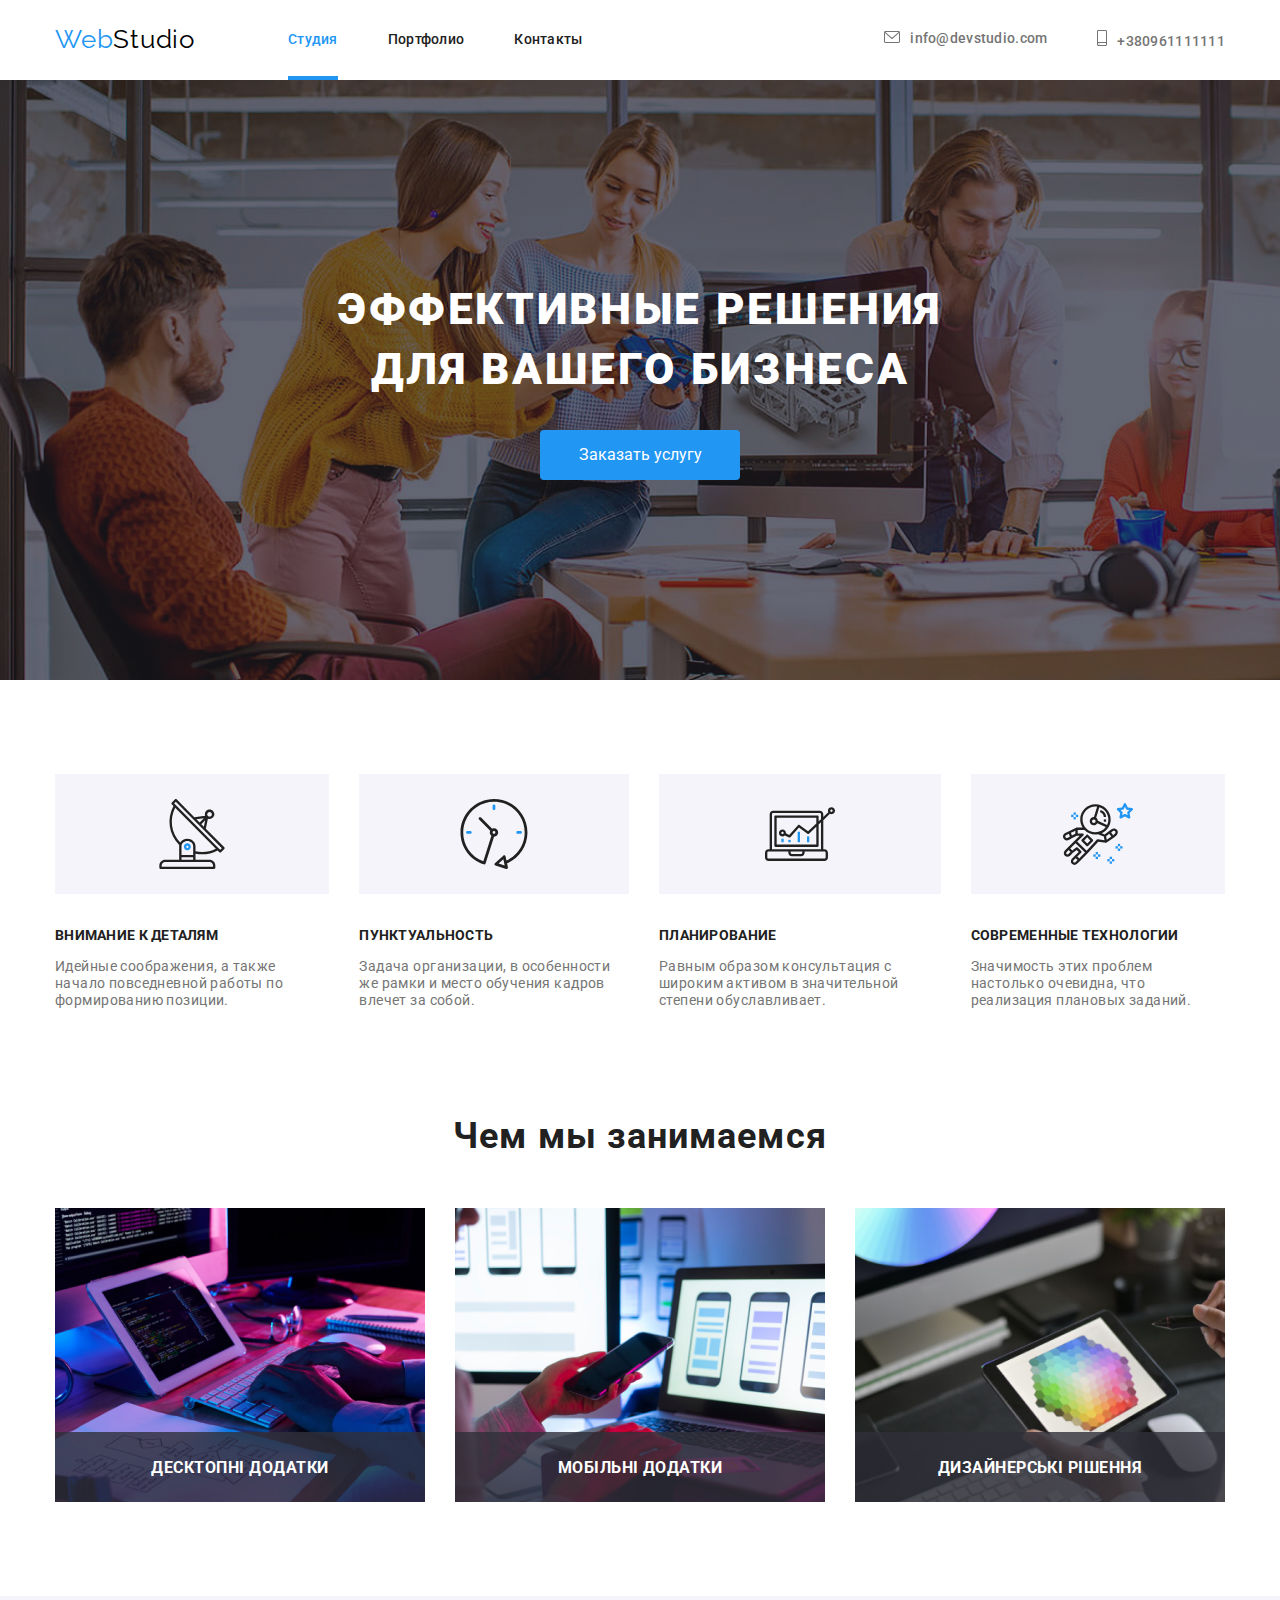
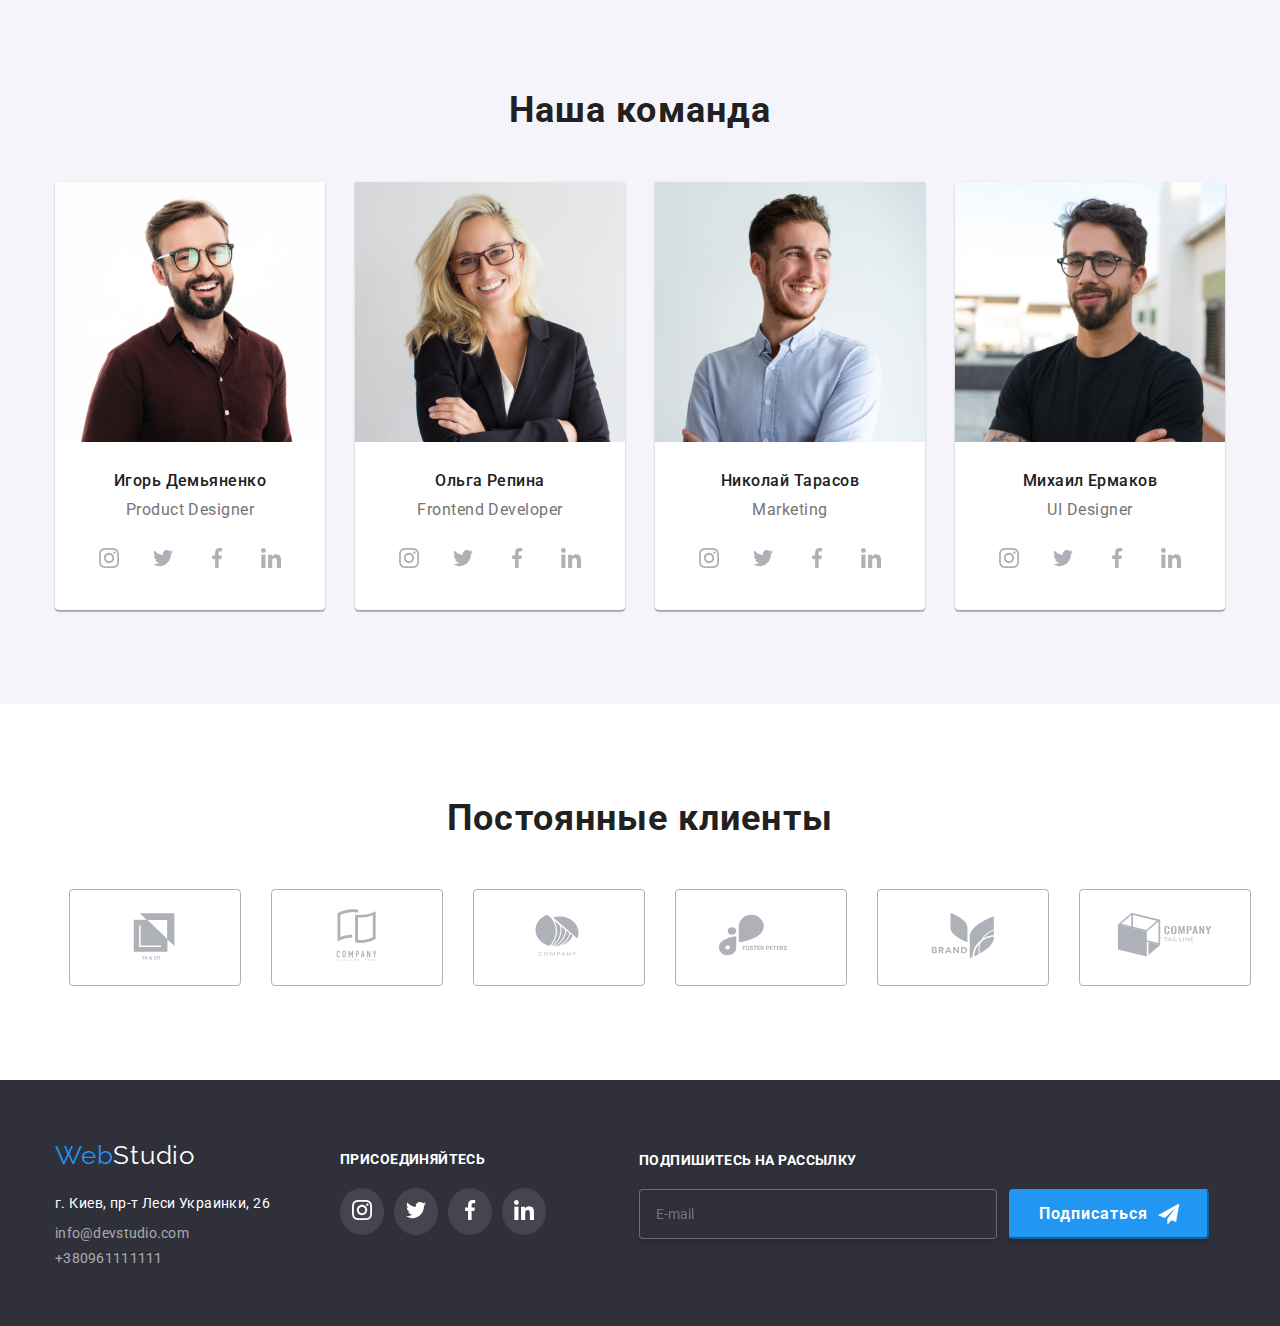
==== index.html @ 58f903c3 "dz7" ====
<!DOCTYPE html>
<html lang="ru">

<head>
    <meta charset="UTF-8">
    <meta http-equiv="X-UA-Compatible" content="IE=edge">
    <meta name="viewport" content="width=device-width, initial-scale=1.0">
    <title>DOMASHKA</title>
    <link rel="preconnect" href="https://fonts.gstatic.com" crossorigin>
    <link
        href="https://fonts.googleapis.com/css2?family=Roboto:wght@400;500;600;700;900&family=Raleway:wght@700&display=swap"
        rel="stylesheet">
    <link rel="stylesheet"
        href="https://cdnjs.cloudflare.com/ajax/libs/modern-normalize/1.1.0/modern-normalize.min.css" />
    <link rel="stylesheet" href="./css/styles.css">
</head>

<body>
    <header class="header">
        <div class="container nav-container">
            <nav class="nav">
                <a href="./index.html" class="logo link "><span class="accent">Web</span>Studio</a>
                <ul class="list site-nav">
                    <li class="item">
                        <div class="site-nav-thumb"><a href="./index.html"
                                class="nav-link link accent hover-attribute">Студия</a>
                        </div>
                    </li>
                    <li class="item">
                        <div><a href="./partfolio.html" class="nav-link link">Портфолио</a></div>
                    </li>
                    <li class="item"><a href="" class="nav-link link">Контакты</a></li>
                </ul>
            </nav>
            <ul class="list contacts">
                <li class="contact-item"><a href="mailto:info@devstudio.com" class="contact-link link" type="email">
                        <svg class="icon-email">
                            <use href="./images/icons2.svg#icon-envelope"></use>
                        </svg>info@devstudio.com</a></li>
                <li class="contact-item "><a href="tel:+380961111111" class="contact-link link"><svg class="icon-tel">
                            <use href="./images/icons2.svg#icon-smartphone"></use>
                        </svg>+380961111111</a></li>
            </ul>
        </div>
    </header>
    <main>
        <section class="hero section overlay">
            <div class="container ">
                <h1 class="hero-text">Эффективные решения для вашего бизнеса</h1>
                <button type="button" class="hero-btn" data-modal-open>Заказать услугу</button>
            </div>
        </section>
        <section class="future section">
            <div class="container">
                <h2 class="visually-hidden">Особливості</h2>
                <ul class="list future-list">
                    <li class="future-item">
                        <h3 class="future-title-text">Внимание к деталям</h3>
                        <p class="future-low-text">Идейные соображения, а также начало повседневной работы по
                            формированию позиции.</p>
                    </li>
                    <li class="future-item">
                        <h3 class="future-title-text">Пунктуальность</h3>
                        <p class="future-low-text">Задача организации, в особенности же рамки и место обучения кадров
                            влечет за собой.</p>
                    </li>
                    <li class="future-item">
                        <h3 class="future-title-text">Планирование</h3>
                        <p class="future-low-text">Равным образом консультация с широким активом в значительной степени
                            обуславливает.</p>
                    </li>
                    <li class="future-item">
                        <h3 class="future-title-text">Современные технологии</h3>
                        <p class="future-low-text">Значимость этих проблем настолько очевидна, что реализация плановых
                            заданий.</p>
                    </li>
                </ul>
            </div>
        </section>
        <section class="section work">
            <div class="container">
                <h2 class="section-tittle work-tittle">Чем мы занимаемся</h2>
                <ul class="list work-list">
                    <li class="work-item">
                        <div class="work-item-box">
                            <img src="./images/img.jpg" alt="kartinka1" width="370" height="294">
                            <h3 class="work-item-text">Десктопні додатки</h3>
                        </div>
                    </li>
                    <li class="work-item">
                        <div class="work-item-box">
                            <img src="./images/img-1.jpg" alt="kartinka2" width="370" height="294">
                            <h3 class="work-item-text">Мобільні додатки</h3>
                        </div>
                    </li>
                    <li class="work-item">
                        <div class="work-item-box">
                            <img src="./images/img-2.jpg" alt="kartinka3" width="370" height="294">
                            <h3 class="work-item-text">Дизайнерські рішення</h3>
                        </div>
                    </li>
                </ul>
            </div>
        </section>
        <section class="team section">
            <div class="container">
                <h2 class="section-tittle team-tittle">Наша команда</h2>
                <ul class="list team-list">
                    <li class="team-item">
                        <img class="img-team" src="./images/p.jpg" alt="chelovek1" width="270" height="260">
                        <div class="img-team-text">
                            <h3 class="team-text">Игорь Демьяненко </h3>
                            <p class="team-low-text">Product Designer</p>
                            <ul class="link-team-box">
                                <li class="link-team-item"><a href="" class="link-team">
                                        <svg width="20" height="20" class="team-social-icon">
                                            <use href="./images/icons1.svg#icon-instagram"></use>
                                        </svg>
                                    </a>
                                </li>
                                <li class="link-team-item"><a href="" class="link-team">
                                        <svg width="20" height="20" class="team-social-icon">
                                            <use href="./images/icons1.svg#icon-twitter"></use>
                                        </svg>
                                    </a>
                                </li>
                                <li class="link-team-item"><a href="" class="link-team">
                                        <svg width="20" height="20" class="team-social-icon">
                                            <use href="./images/icons1.svg#icon-facebook"></use>
                                        </svg>
                                    </a>
                                </li>
                                <li class="link-team-item"><a href="" class="link-team">
                                        <svg width="20" height="20" class="team-social-icon">
                                            <use href="./images/icons1.svg#icon-linkedin"></use>
                                        </svg>
                                    </a>
                                </li>
                            </ul>
                        </div>
                    </li>
                    <li class="team-item">
                        <img class="img-team" src="./images/p2.jpg" alt="chelovek2" width="270" height="260">
                        <div class="img-team-text">
                            <h3 class="team-text">Ольга Репина </h3>
                            <p class="team-low-text">Frontend Developer</p>
                            <ul class="link-team-box">
                                <li class="link-team-item"><a href="" class="link-team">
                                        <svg width="20" height="20" class="team-social-icon">
                                            <use href="./images/icons1.svg#icon-instagram"></use>
                                        </svg>
                                    </a>
                                </li>
                                <li class="link-team-item"><a href="" class="link-team">
                                        <svg width="20" height="20" class="team-social-icon">
                                            <use href="./images/icons1.svg#icon-twitter"></use>
                                        </svg>
                                    </a>
                                </li>
                                <li class="link-team-item"><a href="" class="link-team">
                                        <svg width="20" height="20" class="team-social-icon">
                                            <use href="./images/icons1.svg#icon-facebook"></use>
                                        </svg>
                                    </a>
                                </li>
                                <li class="link-team-item"><a href="" class="link-team">
                                        <svg width="20" height="20" class="team-social-icon">
                                            <use href="./images/icons1.svg#icon-linkedin"></use>
                                        </svg>
                                    </a>
                                </li>
                            </ul>
                        </div>
                    </li>
                    <li class="team-item">
                        <img class="img-team" src="./images/p3.jpg" alt="chelovek3" width="270" height="260">
                        <div class="img-team-text">
                            <h3 class="team-text">Николай Тарасов</h3>
                            <p class="team-low-text">Marketing</p>
                            <ul class="link-team-box">
                                <li class="link-team-item"><a href="" class="link-team">
                                        <svg width="20" height="20" class="team-social-icon">
                                            <use href="./images/icons1.svg#icon-instagram"></use>
                                        </svg>
                                    </a>
                                </li>
                                <li class="link-team-item"><a href="" class="link-team">
                                        <svg width="20" height="20" class="team-social-icon">
                                            <use href="./images/icons1.svg#icon-twitter"></use>
                                        </svg>
                                    </a>
                                </li>
                                <li class="link-team-item"><a href="" class="link-team">
                                        <svg width="20" height="20" class="team-social-icon">
                                            <use href="./images/icons1.svg#icon-facebook"></use>
                                        </svg>
                                    </a>
                                </li>
                                <li class="link-team-item"><a href="" class="link-team">
                                        <svg width="20" height="20" class="team-social-icon">
                                            <use href="./images/icons1.svg#icon-linkedin"></use>
                                        </svg>
                                    </a>
                                </li>
                            </ul>
                        </div>
                    </li>
                    <li class="team-item">
                        <img class="img-team" src="./images/p4.jpg" alt="chelovek4" width="270" height="260">
                        <div class="img-team-text">
                            <h3 class="team-text"> Михаил Ермаков </h3>
                            <p class="team-low-text">UI Designer</p>
                            <ul class="link-team-box">
                                <li class="link-team-item"><a href="" class="link-team">
                                        <svg width="20" height="20" class="team-social-icon">
                                            <use href="./images/icons1.svg#icon-instagram"></use>
                                        </svg>
                                    </a>
                                </li>
                                <li class="link-team-item"><a href="" class="link-team">
                                        <svg width="20" height="20" class="team-social-icon">
                                            <use href="./images/icons1.svg#icon-twitter"></use>
                                        </svg>
                                    </a>
                                </li>
                                <li class="link-team-item"><a href="" class="link-team">
                                        <svg width="20" height="20" class="team-social-icon">
                                            <use href="./images/icons1.svg#icon-facebook"></use>
                                        </svg>
                                    </a>
                                </li>
                                <li class="link-team-item"><a href="" class="link-team">
                                        <svg width="20" height="20" class="team-social-icon">
                                            <use href="./images/icons1.svg#icon-linkedin"></use>
                                        </svg>
                                    </a>
                                </li>
                            </ul>

                        </div>
                    </li>
                </ul>
            </div>
        </section>
        <section class="section">
            <div class="container">
                <h2 class="section-tittle">Постоянные клиенты</h2>
                <ul class="client">
                    <li class="client-box">
                        <a href="" class="client-link">
                            <svg width="106" height="60" class="client-icon">
                                <use href="./images/icons1.svg#iconLogo1"></use>
                            </svg>
                        </a>
                    </li>
                    <li class="client-box">
                        <a href="" class="client-link">
                            <svg width="106" height="60" class="client-icon">
                                <use href="./images/icons1.svg#iconLogo2"></use>
                            </svg>

                        </a>
                    </li>
                    <li class="client-box">
                        <a href="" class="client-link">
                            <svg width="106" height="60" class="client-icon">
                                <use href="./images/icons1.svg#icon-Logo-3"></use>
                            </svg>
                        </a>
                    </li>
                    <li class="client-box">
                        <a href="" class="client-link">
                            <svg width="106" height="60" class="client-icon">
                                <use href="./images/icons1.svg#icon-Logo-4"></use>
                            </svg>
                        </a>
                    </li>
                    <li class="client-box">
                        <a href="" class="client-link">
                            <svg width="106" height="60" class="client-icon">
                                <use href="./images/icons1.svg#icon-Logo-5"></use>
                            </svg>
                        </a>
                    </li>
                    <li class="client-box" class="client-link">
                        <a href="" class="client-link">
                            <svg width="106" height="60" class="client-icon">
                                <use href="./images/icons1.svg#icon-Logo-6"></use>
                            </svg>

                        </a>
                    </li>
                </ul>
            </div>
        </section>
    </main>
    <footer class="footer">
        <div class="container div-footer">
            <div>
                <a href="./index.html" class="footer-logo link"><span class="accent">Web</span>Studio</a>
                <address class="address">
                    г. Киев, пр-т Леси Украинки, 26
                </address>
                <ul class="list footer-list">
                    <li class="footer-item"><a href="mailto:info@devstudio.com" class="contact-link-bottom link"
                            type="email">info@devstudio.com</a></li>
                    <li class="footer-item"><a href="tel:+380961111111"
                            class="contact-link-bottom link">+380961111111</a>
                    </li>
                </ul>
            </div>
            <div class="social">
                <h2 class="social-tittle">ПРИСОЕДИНЯЙТЕСЬ</h2>
                <ul class="social-list">
                    <li class="social-item"><a href="" class="social-link">
                            <svg width="20" height="20" class="social-icon">
                                <use href="./images/icons1.svg#icon-instagram"></use>
                            </svg>
                        </a>
                    </li>
                    <li class="social-item"><a href="" class="social-link">
                            <svg width="20" height="20" class="social-icon">
                                <use href="./images/icons1.svg#icon-twitter"></use>
                            </svg>
                        </a>
                    </li>
                    <li class="social-item"><a href="" class="social-link">
                            <svg width="20" height="20" class="social-icon">
                                <use href="./images/icons1.svg#icon-facebook"></use>
                            </svg>
                        </a>
                    </li>
                    <li class="social-item"><a href="" class="social-link">
                            <svg width="20" height="20" class="social-icon">
                                <use href="./images/icons1.svg#icon-linkedin"></use>
                            </svg>
                        </a>
                    </li>
                </ul>
            </div>
            <div class="footer-form-container">
                <h2 class="footer-form-tittle">Подпишитесь на рассылку</h2>
                <form class="footer-form">
                    <label>
                        <input type="email" class="footer-form-input" placeholder="E-mail">
                    </label>
                    <button class="footer-form-btn" type="submit">Подписаться <svg class="footer-form-svg">
                            <use href="./images/symbol-tg.svg#icon-tg">
                            </use>
                        </svg></button>

                </form>
            </div>
        </div>
    </footer>
    <div class="backdrop is-hidden" data-modal>
        <div class="modal">
            <button class="modal-btn" type="button" data-modal-close>
                <svg class="modal-btn-icon">
                    <use href="./images/symbol-close.svg#icon-close-black-18dp-2-1"></use>
                </svg>
            </button>
            <div class="modal-form-container">
                <h2 class="modal-form-tittle">Залиште свої дані, ми вам передзвонимо</h2>
                <form class="contact-form" name="contact-form" autocomplete="on" novalidate>
                    <div class="contact-form-group">
                        <label class="contact-form-feeld" for="name">
                            <span class="contact-form-label">Ім'я</span>
                            <input class="contact-form-input name-icon" type="text" id="name" required>
                            <span class="icon-contact-form">
                                <svg width="20" height="20" class="icon-contact-form-svg">
                                    <use href="./images/symbol-modal.svg#icon-person-1"></use>
                                </svg>
                            </span>
                        </label>
                        <label class="contact-form-feeld" for="tel_form">
                            <span class="contact-form-label">Телефон</span>
                            <input class="contact-form-input" type="tel" id="tel_form" required>
                            <span class="icon-contact-form">
                                <svg width="20" height="20" class="icon-contact-form-svg">
                                    <use href="./images/symbol-modal.svg#icon-phone-2"></use>
                                </svg>
                            </span>

                        </label>
                        <label class="contact-form-feeld" for="email_form">
                            <span class="contact-form-label">Пошта</span>
                            <input class="contact-form-input email-icon" type="email" id="email_form" name="email"
                                required>
                            <span class="icon-contact-form">
                                <svg width="20" height="20" class="icon-contact-form-svg">
                                    <use class="icon-contact-form-use" href="./images/symbol-modal.svg#icon-email-3">
                                    </use>
                                </svg>
                            </span>
                        </label>
                        <label class="contact-form-message" for="Comment">
                            <span class="contact-form-label">Коментар</span>
                            <textarea class="contact-form-textarea" name="" id="Comment" cols="30" rows="10"
                                placeholder="Введіть текст"></textarea>
                        </label>
                        <label for="checkbox" class="contact-form-checkbox">
                            <input id="checkbox" type="checkbox" class="checkbox visually-hidden">
                            <span class="contact-form-custom">
                                <svg width="16" height="15" class="contact-form-custom-icon">
                                    <use href="./images/symbol-vector.svg#icon-Vector"></use>
                                </svg>
                            </span>
                            <span class="checkbox-text">Погоджуюся з розсилкою та приймаю <a class="checkbox-link"
                                    href="">Умови
                                    договору</a></span>
                        </label>
                    </div>
                    <button class="modal-btn-form" type="submit">Відправити</button>
                </form>
            </div>
        </div>

    </div>
    <script src="./js/modal.js"></script>
</body>

</html>
---- css/styles.css ----
html {
    box-sizing: border-box;
}

*,
*::after,
*::before {
    box-sizing: inherit;
}

:root {
    --primary-text-color: #212121;
    --tittle-text-color: #757575;
    --text-color: #000000;
    --accent-color: #2196F3;
    --white-color: #ffffff;
    --primary-white-color: #F5F4FA;
    --background-color: #2F303A;
    --contakt-color: rgba(255, 255, 255, 0.6);
}

body {
    font-family: 'Roboto';
    color: var(--primary-text-color);
    letter-spacing: 0.02em;
    font-size: 14px;
    background: var(--white-color);
    padding-top: 80px;
}

h1,
h2,
h3,
h4,
h5,
h6,
p {
    margin-top: 0;
}

img {
    display: block;
    max-width: 100%;
    height: auto;
}

.section {
    padding-top: 94px;
    padding-bottom: 94px;
}

.container {
    width: 1200px;
    margin-left: auto;
    margin-right: auto;
    padding-left: 15px;
    padding-right: 15px;
}

.link {
    text-decoration: none;
    color: inherit;
}

.list {
    list-style: none;
    padding-left: 0;
    margin: 0;
}

.current {
    color: var(--accent-color);
}

.header {
    padding-top: 24px;
    padding-bottom: 25px;

    position: fixed;
    width: 100%;
    max-height: 80px;
    background-color: var(--white-color);
    top: 0;
    left: 0;
    z-index: 100;
    /*height: 80px;
    background-color: var(--white-color);
    margin-left: auto;
    margin-right: auto;*/


}

.nav-container {
    display: block;
    display: flex;
    align-items: center;
}

.nav {
    display: block;
    display: flex;
    align-items: center;
}

.site-nav {
    display: flex;
}

.site-nav-thumb {
    position: relative;
}

.item {
    position: relative;
}

.site-nav .item:not(:last-child) {
    margin-right: 50px;
}

.logo {
    font-family: 'Raleway';
    font-size: 26px;
    line-height: 1.2;
    letter-spacing: 0.03em;
    color: var(--text-color);

    display: flex;
    margin-right: 93px;
}

.hover-attribute::before {
    position: absolute;
    left: 0;
    bottom: -32px;



    display: block;
    content: "";
    width: 100%;
    height: 4px;
    background-color: var(--accent-color);
}

.nav-link {
    font-weight: 500;
    line-height: 1.14;
    color: inherit;
}

.contacts {
    display: flex;
    margin-left: auto;
}

.contacts .contact-item+.contact-item {
    margin-left: 50px;
}

.contact-link {
    color: var(--tittle-text-color);
    font-weight: 500;
    line-height: 1.14;
}

.contact-link-bottom {
    color: var(--contakt-color);
}

.contact-link:hover,
.contact-link:focus,
.contact-link-bottom:hover,
.contact-link-bottom:focus {
    color: var(--accent-color)
}

.nav-link:hover,
.nav-link:active,
.nav-link:focus {
    color: var(--accent-color);
}

.icon-email {
    width: 23px;
    height: 12px;
    margin-right: 10px;
    fill: currentColor;
}

.icon-tel {
    width: 10px;
    height: 16px;
    margin-right: 10px;
    fill: currentColor;
}

.accent {
    color: var(--accent-color);
}

.hero {
    text-align: center;
    padding-top: 200px;
    padding-bottom: 200px;
}

.overlay {
    max-width: 1600px;
    height: 600px;
    margin-left: auto;
    margin-right: auto;
    background-image: linear-gradient(to right,
            rgba(47, 48, 58, 0.4),
            rgba(47, 48, 58, 0.4)),
        url(../images/hero-bakg.jpg);
}

.hero-text {
    margin-top: 0px;
    margin-bottom: 30px;
    font-weight: 900;
    font-size: 44px;
    line-height: 1.36;
    letter-spacing: 0.06em;
    text-transform: uppercase;
    color: var(--white-color);

    width: 696px;
    margin-left: auto;
    margin-right: auto;

}

.hero-btn {
    width: 200px;
    height: 50px;
    border-radius: 4px;
    background: var(--accent-color);
    font-family: 'Roboto';
    font-size: 16px;
    line-height: 1.87;
    color: var(--white-color);
    cursor: pointer;

    display: inline-block;
    border: none;
}

.partf-btn {
    font-family: inherit;
    border-radius: 4px;
    font-weight: 500;
    font-size: 16px;
    line-height: 1.62;
    text-align: center;
    letter-spacing: 0.03em;

    border: none;
    padding-top: 6px;
    padding-bottom: 6px;
    padding-left: 22px;
    padding-right: 22px;
}

.partf-btn:hover,
.partf-btn:focus {
    background: var(--accent-color);
    color: var(--white-color);
    cursor: pointer;

    box-shadow: 0px 3px 1px rgba(0, 0, 0, 0.1), 0px 1px 2px rgba(0, 0, 0, 0.08), 0px 2px 2px rgba(0, 0, 0, 0.12);
}

.partf-item-thumb {
    position: relative;
    overflow: hidden;
}

.partf-item-overlay {
    position: absolute;
    bottom: 0;
    left: 0;
    transform: translateY(100%);

    width: 100%;
    height: 100%;
    padding: 30px;
    margin: 0;

    font-family: 'Roboto';
    font-size: 18px;
    line-height: 1.55;
    letter-spacing: 0.03em;
    color: #FFFFFF;
    background-color: rgba(33, 150, 243, 0.9);

    transition: transform 250ms ease-in-out;
}


.btn-active {
    background: var(--accent-color);
    color: var(--white-color);
    cursor: pointer;
}

.future {
    padding-bottom: 0px;
}

.future-list {
    display: flex;
}

.future-item:nth-child(1)::before {
    content: "";
    display: block;
    height: 120px;
    background-image: url(../images/icons/antenna1.svg);
    background-repeat: no-repeat;
    background-position: center;
    background-color: #F5F4FA;
    margin-bottom: 30px;
}

.future-item:nth-child(2)::before {
    content: "";
    display: block;
    height: 120px;
    background-image: url(../images/icons/clock1.svg);
    background-repeat: no-repeat;
    background-position: center;
    background-color: #F5F4FA;
    margin-bottom: 30px;
}

.future-item:nth-child(3)::before {
    content: "";
    display: block;
    height: 120px;
    background-image: url(../images/icons/diagram1.svg);
    background-repeat: no-repeat;
    background-position: center;
    background-color: #F5F4FA;
    margin-bottom: 30px;
}

.future-item:nth-child(4)::before {
    content: "";
    display: block;
    height: 120px;
    background-image: url(../images/icons/astronaut1.svg);
    background-repeat: no-repeat;
    background-position: center;
    background-color: #F5F4FA;
    margin-bottom: 30px;
}

.future-item {
    text-align: left;
}

.future-item+.future-item {
    margin-left: 30px;
}

.future-title-text {
    font-size: 14px;
    line-height: 1.71;
    text-transform: uppercase;

    margin-bottom: 10px;
}

.future-low-text {
    line-height: 1.2;
    letter-spacing: 0.03em;
    color: var(--tittle-text-color);
}

.work-list {
    display: flex;
}

.work-item-box {
    position: relative;
}

.work-item-text {
    position: absolute;
    bottom: 0;
    left: 0;
    padding-top: 27px;
    /*
    padding-bottom: 27px;
    padding-left: 107px;
    padding-right: 107px;*/


    width: 100%;
    height: 70px;
    margin: 0;
    background-color: rgba(47, 48, 58, 0.8);
    color: var(--white-color);

    line-height: 1.14;
    text-align: center;
    letter-spacing: 0.03em;
    text-transform: uppercase;
}

.work-list .work-item:not(:last-child) {
    margin-right: 30px;
}

.team {
    background: var(--primary-white-color);
}

.team-list {
    display: flex;
}

.team-item {
    background: #ffffff;
    box-shadow: 0px 1px 3px rgba(0, 0, 0, 0.12),
        0px 1px 1px rgba(0, 0, 0, 0.14),
        0px 2px 1px rgba(0, 0, 0, 0.2);
    border-radius: 0px 0px 4px 4px;
}

.team-item:not(:last-child) {
    margin-right: 30px;
}

.link-team {
    display: block;
    padding: 12px;

    color: #AFB1B8;

    width: 44px;
    height: 44px;
}

.link-team:hover,
.link-team:focus {
    background-color: var(--accent-color);
    border-radius: 50%;
    color: var(--white-color);
}

.link-team-item:not(:last-child) {
    margin-right: 10px;
}

.team-social-icon {
    fill: currentColor;
}

.client {
    list-style: none;
    display: flex;
    justify-content: center;
    margin-top: 0px;
    margin-bottom: 0px;
}

.client-box {
    padding-left: 32px;
    padding-right: 32px;
    padding-top: 16px;
    padding-bottom: 16px;

    border: 1px solid #AFB1B8;
    border-radius: 4px;
    color: #AFB1B8;
}

.client-box:not(:last-child) {
    margin-right: 30px;
}

.client-box:hover,
.client-box:focus {
    border-color: var(--accent-color);
    color: var(--accent-color);
}

.client-link {
    color: currentColor;
}

.client-icon {
    fill: currentColor;
}

.partf-img-text {
    font-size: 18px;
    line-height: 2;

    letter-spacing: 0.06em;
    margin-bottom: 4px;

}

.partf-img-low-text {
    font-size: 16px;
    line-height: 1.87;

    letter-spacing: 0.03em;
    color: var(--tittle-text-color);
    margin-bottom: 0px;
}

.img-team-text {
    padding-bottom: 30px;
    padding-top: 30px;
}

.team-text {
    font-weight: 500;
    font-size: 16px;
    line-height: 1.18;

    text-align: center;
    letter-spacing: 0.03em;
    margin-bottom: 10px;
}

.team-low-text {
    font-weight: 400;
    font-size: 16px;
    line-height: 1.18;
    color: var(--tittle-text-color);
    text-align: center;
    letter-spacing: 0.03em;

    margin-bottom: 0px;

}

.link-team-box {
    display: flex;
    margin-top: 16px;
    padding-right: 32px;
    padding-left: 32px;
    list-style: none;

}

.section-tittle {
    font-family: 'Roboto';
    font-size: 36px;
    line-height: 1.16;
    text-align: center;
    letter-spacing: 0.03em;

    margin-bottom: 50px;
}

.visually-hidden {
    position: absolute;
    width: 1px;
    height: 1px;
    margin: -1px;
    border: 0;
    padding: 0;
    white-space: nowrap;
    clip-path: inset(100%);
    clip: rect(0 0 0 0);
    overflow: hidden;
}

.partf-btn-ul {
    display: flex;
    justify-content: center;
    margin-bottom: 50px;
}

.partf-btn-list:not(:last-child) {
    margin-right: 8px;
}

.partf-block {
    display: flex;
    flex-wrap: wrap;
}

.partf-item {
    width: 370px;
    margin-right: 30px;

    background: #FFFFFF;
    border: 1px solid #EEEEEE;
}

.partf-item:hover .partf-item-overlay {
    transform: translateY(0);
}

.partf-item:hover,
.partf-item:focus {
    box-shadow: 0px 1px 1px rgba(0, 0, 0, 0.12), 0px 4px 4px rgba(0, 0, 0, 0.06), 1px 4px 6px rgba(0, 0, 0, 0.16);

}

.partf-text {
    padding-left: 24px;
    padding-right: 24px;
    padding-top: 20px;
    padding-bottom: 20px;
}

.partf-item:nth-child(3n+3) {
    margin-right: 0px;
}

.partf-item:nth-last-child(-n+3) {
    margin-top: 30px;
}

.partf-item:nth-child(-n+3) {
    margin-bottom: 30px;
}

.div-footer {
    display: flex;
}

.address {
    font-style: normal;
    line-height: 1.71;
    letter-spacing: 0.03em;
    color: var(--white-color);

    margin-top: 20px;
}

.footer-list {
    margin-top: 9px;
}

.footer-item:not(:last-child) {
    margin-bottom: 9px;
}

.footer-logo {
    color: var(--white-color);
    font-family: 'Raleway';
    font-size: 26px;
    line-height: 1.2;
    letter-spacing: 0.03em;
}

.social {
    padding-top: 12px;
    padding-left: 70px;
}

.social-item {
    width: 44px;
    height: 44px;
}

.social-tittle {
    font-size: 14px;
    line-height: 1.14;
    letter-spacing: 0.03em;
    margin-bottom: 20px;

    color: var(--white-color);
}

.social-list {
    list-style: none;
    display: flex;
    margin-top: 0px;
    margin-bottom: 0px;

    padding-left: 0px;
}

.social-link {
    display: inline-block;
    padding: 12px;
    color: var(--white-color);
    background-color: rgba(255, 255, 255, 0.1);
    border-radius: 50%;
}

.social-link:hover,
.social-link:focus {
    background-color: var(--accent-color);
}

.social-item:not(:last-child) {
    margin-right: 10px;
}

.social-icon {
    fill: var(--white-color)
}

.footer {
    background: var(--background-color);
    padding-top: 60px;
    padding-bottom: 60px;
}

.footer-form-container {
    padding-left: 93px;
    padding-top: 12px;
}

.footer-form-tittle {
    font-family: 'Roboto';
    font-style: normal;
    font-weight: 700;
    font-size: 14px;
    line-height: 1.2;
    letter-spacing: 0.03em;
    text-transform: uppercase;
    margin-bottom: 20px;

    color: #FFFFFF;
}

.footer-form {
    display: flex;
    align-items: center;
}

.footer-form-input {
    width: 358px;
    height: 50px;
    padding-left: 16px;
    border: 1px solid rgba(255, 255, 255, 0.3);
    filter: drop-shadow(0px 4px 4px rgba(0, 0, 0, 0.15));
    border-radius: 4px;
    box-sizing: border-box;
    background: #2F303A;

    color: var(--white-color);
}

.icon-contact-form {
    position: absolute;
    top: 50%;
    left: 10px;
    display: inline-block;
    width: 20px;
    height: 20px;
}

.footer-form-btn {
    width: 200px;
    height: 50px;
    font-family: 'Roboto';
    font-style: normal;
    font-weight: 700;
    font-size: 16px;
    line-height: 1.87;
    cursor: pointer;
    padding-left: 28px;
    padding-top: 10px;
    padding-right: 28px;
    padding-bottom: 10px;
    margin-left: 12px;

    display: flex;
    align-items: center;
    text-align: center;
    letter-spacing: 0.06em;

    color: #FFFFFF;

    background: #2196F3;
    box-shadow: 0px 4px 4px rgba(0, 0, 0, 0.15);
    border-radius: 4px;
    border-color: #2196F3;
}

.footer-form-svg {
    width: 24px;
    height: 24px;
    margin-left: 10px;
}

/*------Modal window--------*/
.backdrop.is-hidden {
    opacity: 0;
    pointer-events: none;
}

.backdrop {
    position: fixed;
    top: 0;
    left: 0;
    width: 100%;
    height: 100%;
    background-color: rgba(72, 72, 72, 0.6);
    transition: opacity 250ms ease-in-out;

}

.modal {
    width: 528px;
    height: 581px;
    background-color: #FFFFFF;
    position: absolute;
    top: 50%;
    left: 50%;
    transform: translate(-50%, -50%);

    box-shadow: 0px 1px 3px rgba(0, 0, 0, 0.12), 0px 1px 1px rgba(0, 0, 0, 0.14), 0px 2px 1px rgba(0, 0, 0, 0.2);
    border-radius: 4px;
}

.modal-btn {
    position: absolute;
    top: 8px;
    right: 8px;

    background-color: #ffffff;

    width: 30px;
    height: 30px;
    border: 1px solid rgba(0, 0, 0, 0.1);
    border-radius: 50%;
    display: flex;
    justify-content: center;
    align-items: center;

    cursor: pointer;

}

.modal-btn-icon {
    width: 11px;
    height: 11px;
}

.modal-btn:hover {
    color: var(--accent-color);
}

.modal-btn:hover>.modal-btn-icon {
    fill: currentColor;
}

.modal-form-container {
    padding-top: 40px;
    padding-left: 41px;
    padding-right: 39px;
    padding-bottom: 40px;

}

.modal-form-tittle {
    margin-bottom: 12px;

    font-family: 'Roboto';
    font-style: normal;
    font-size: 20px;
    line-height: 1.15;
    text-align: center;
    letter-spacing: 0.03em;

    color: #212121;
}

.contact-form {
    display: flex;
    flex-direction: column;
    align-items: center;
}

.contact-form-group {
    display: flex;
    flex-direction: column;
    align-items: center;
}

.contact-form-feeld {
    position: relative;
}

.contact-form-feeld:not(:last-child) {
    margin-bottom: 10px;
}

.contact-form-label {
    display: inline-block;
    margin-bottom: 4px;

    font-family: 'Roboto';
    font-style: normal;
    font-weight: 400;
    font-size: 12px;
    line-height: 1.16;

    letter-spacing: 0.01em;

    color: #757575;
}

.contact-form-input {
    width: 448px;
    height: 40px;
    box-sizing: border-box;
    border: 1px solid rgba(33, 33, 33, 0.2);
    border-radius: 4px;
    padding-left: 35px;
    outline: rgba(33, 33, 33, 0.2);
}

.contact-form-input:hover,
.contact-form-input:focus,
.contact-form-textarea:hover,
.contact-form-textarea:focus {
    border-color: var(--accent-color);
    outline: var(--accent-color);
}


.contact-form-input:hover+.icon-contact-form>.icon-contact-form-svg,
.contact-form-input:focus+.icon-contact-form>.icon-contact-form-svg {
    fill: var(--accent-color);
}

.contact-form-textarea {
    width: 448px;
    height: 120px;
    resize: none;
    box-sizing: border-box;
    border: 1px solid rgba(33, 33, 33, 0.2);
    border-radius: 4px;
    padding-left: 16px;
    padding-top: 12px;

}

.contact-form-checkbox {
    margin-top: 20px;
}

.checkbox-link {
    color: var(--accent-color);
}

.checkbox-text {
    user-select: none;
}

.contact-form-custom {
    display: inline-flex;
    justify-content: center;
    align-items: center;


    margin-right: 7px;
    width: 15px;
    height: 15px;
    outline: 2px solid #000000;
    outline-offset: -2px;
    border-radius: 2px;
    transition: background-color 250ms ease-in-out;
}

.checkbox:checked+.contact-form-custom {
    background-color: #2196F3;
    outline: 2px solid #2196F3;
}

.modal-btn-form {
    font-family: 'Roboto';
    font-style: normal;
    font-weight: 700;
    font-size: 16px;
    line-height: 1.87;
    letter-spacing: 0.06em;
    width: 200px;
    height: 50px;
    cursor: pointer;

    color: #FFFFFF;

    background-color: rgb(33, 150, 243);
    box-shadow: 0px 4px 4px rgba(0, 0, 0, 0.15);
    border-radius: 4px;
    border-color: #2196F3;
    transition: background-color 250ms ease-in-out;

    margin-top: 30px;
}

.modal-btn-form:hover {
    background-color: rgb(24, 140, 232);
}
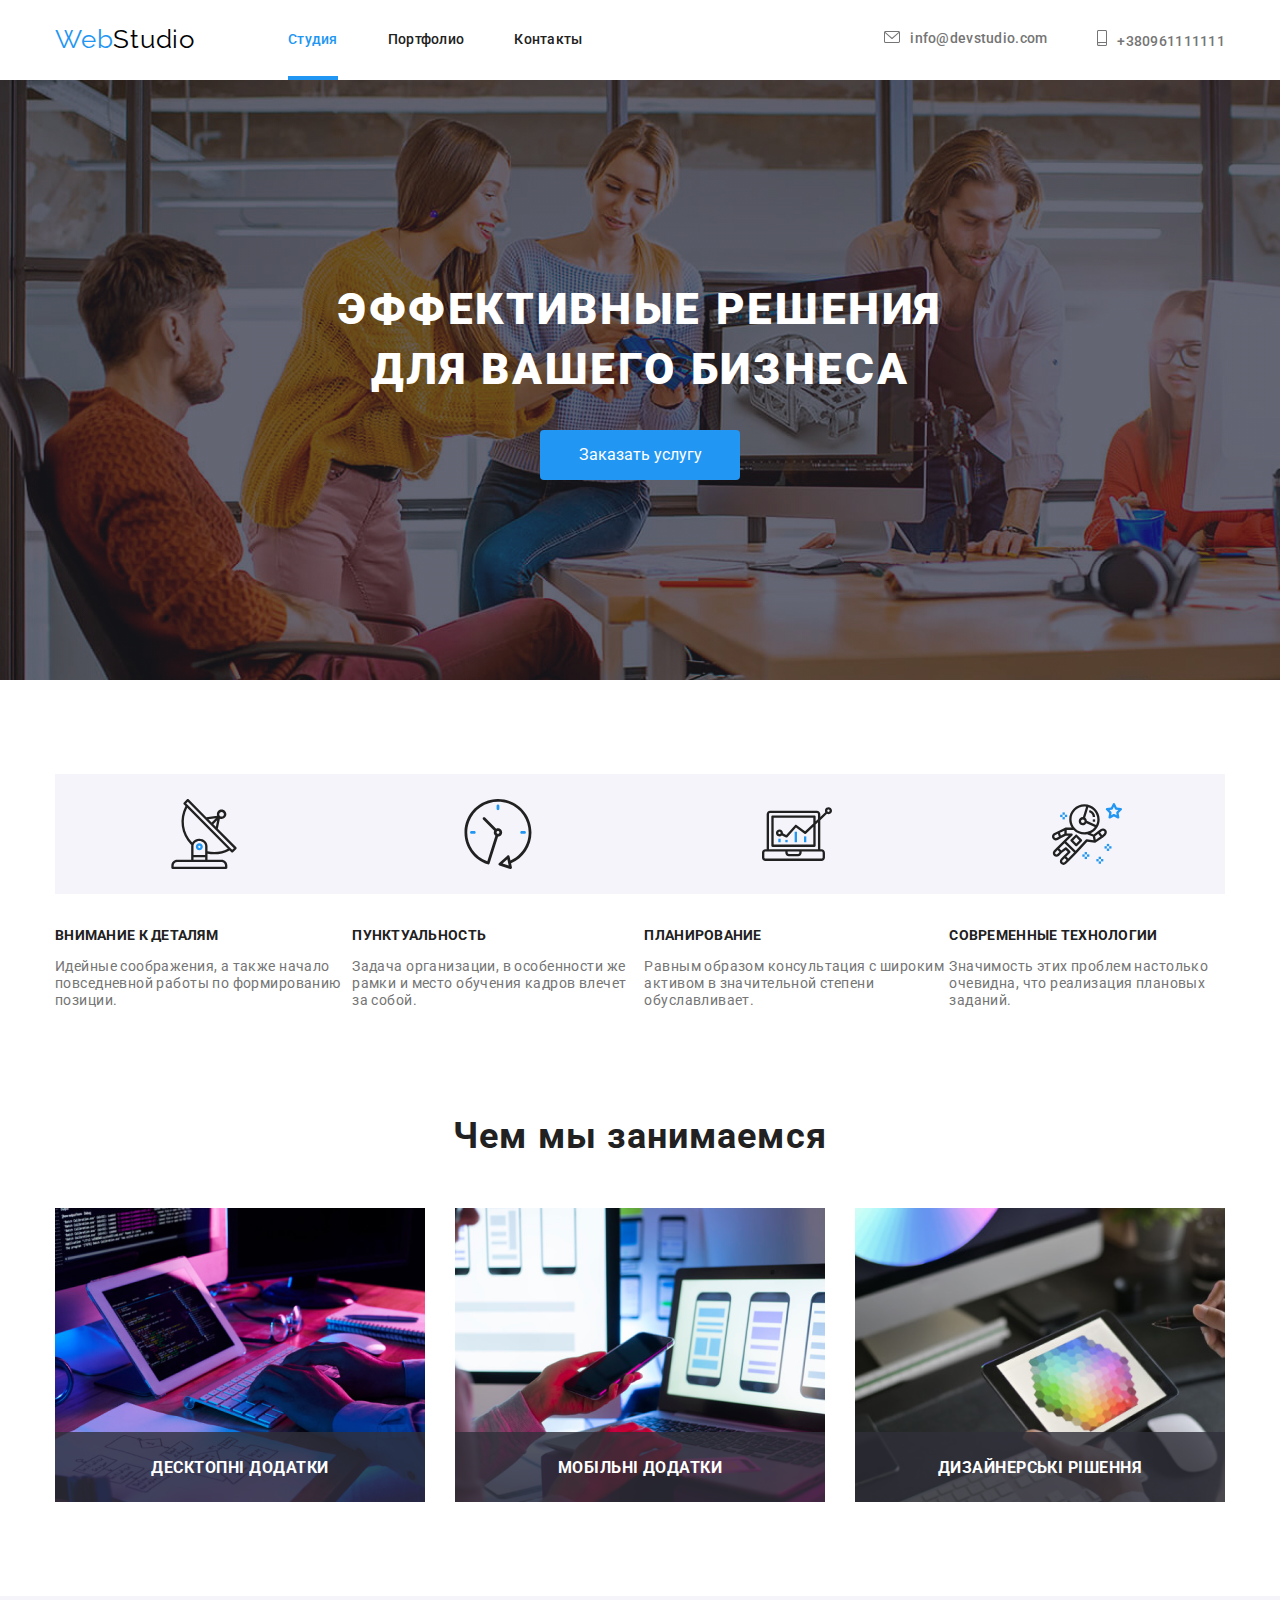
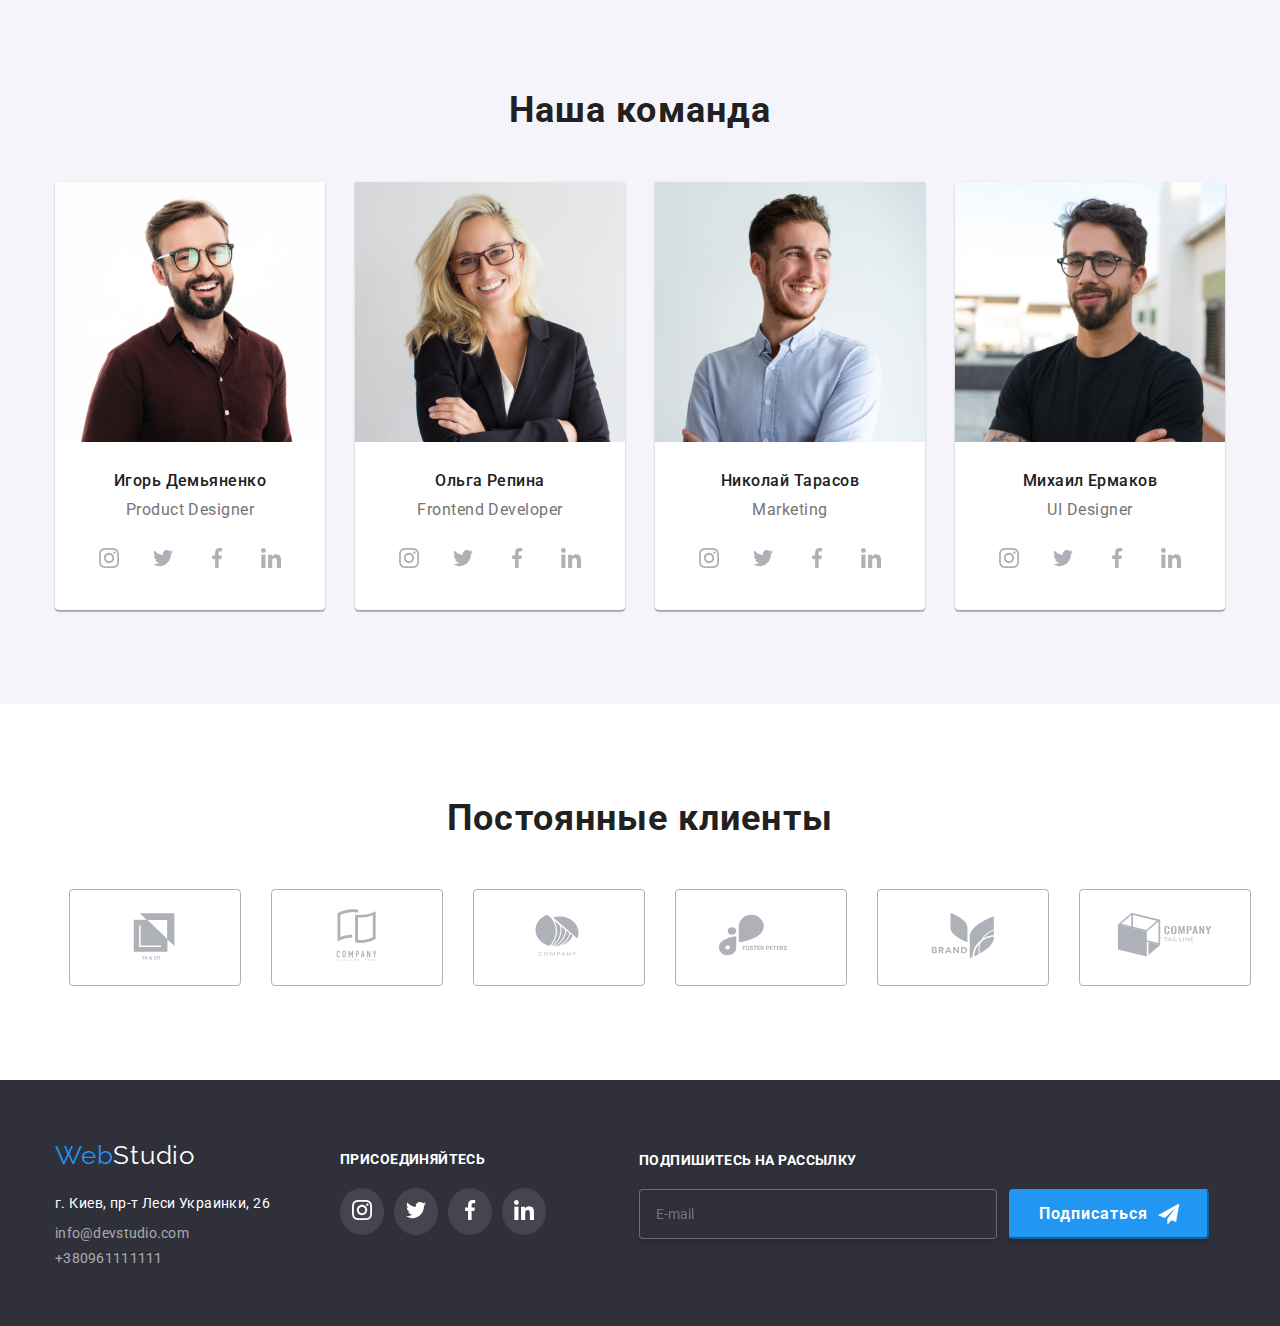
==== commit 404845c1: "dz7" ====
--- a/index.html
+++ b/index.html
@@ -46,32 +46,33 @@
     <main>
         <section class="hero section overlay">
             <div class="container ">
-                <h1 class="hero-text">Эффективные решения для вашего бизнеса</h1>
-                <button type="button" class="hero-btn" data-modal-open>Заказать услугу</button>
+                <h1 class="hero__text">Эффективные решения для вашего бизнеса</h1>
+                <button type="button" class="hero__btn" data-modal-open>Заказать услугу</button>
             </div>
         </section>
         <section class="future section">
             <div class="container">
                 <h2 class="visually-hidden">Особливості</h2>
-                <ul class="list future-list">
-                    <li class="future-item">
-                        <h3 class="future-title-text">Внимание к деталям</h3>
-                        <p class="future-low-text">Идейные соображения, а также начало повседневной работы по
+                <ul class="list future__list">
+                    <li class="future__item">
+                        <h3 class="future__title--text">Внимание к деталям</h3>
+                        <p class="future__low--text">Идейные соображения, а также начало повседневной работы по
                             формированию позиции.</p>
                     </li>
-                    <li class="future-item">
-                        <h3 class="future-title-text">Пунктуальность</h3>
-                        <p class="future-low-text">Задача организации, в особенности же рамки и место обучения кадров
+                    <li class="future__item">
+                        <h3 class="future__title--text">Пунктуальность</h3>
+                        <p class="future__low--text">Задача организации, в особенности же рамки и место обучения кадров
                             влечет за собой.</p>
                     </li>
-                    <li class="future-item">
-                        <h3 class="future-title-text">Планирование</h3>
-                        <p class="future-low-text">Равным образом консультация с широким активом в значительной степени
+                    <li class="future__item">
+                        <h3 class="future__title--text">Планирование</h3>
+                        <p class="future__low--text">Равным образом консультация с широким активом в значительной
+                            степени
                             обуславливает.</p>
                     </li>
-                    <li class="future-item">
-                        <h3 class="future-title-text">Современные технологии</h3>
-                        <p class="future-low-text">Значимость этих проблем настолько очевидна, что реализация плановых
+                    <li class="future__item">
+                        <h3 class="future__title--text">Современные технологии</h3>
+                        <p class="future__low--text">Значимость этих проблем настолько очевидна, что реализация плановых
                             заданий.</p>
                     </li>
                 </ul>
@@ -79,24 +80,24 @@
         </section>
         <section class="section work">
             <div class="container">
-                <h2 class="section-tittle work-tittle">Чем мы занимаемся</h2>
-                <ul class="list work-list">
-                    <li class="work-item">
-                        <div class="work-item-box">
+                <h2 class="section__tittle">Чем мы занимаемся</h2>
+                <ul class="list work__list">
+                    <li class="work__item">
+                        <div class="work__item--box">
                             <img src="./images/img.jpg" alt="kartinka1" width="370" height="294">
-                            <h3 class="work-item-text">Десктопні додатки</h3>
-                        </div>
-                    </li>
-                    <li class="work-item">
-                        <div class="work-item-box">
+                            <h3 class="work__item--text">Десктопні додатки</h3>
+                        </div>
+                    </li>
+                    <li class="work__item">
+                        <div class="work__item--box">
                             <img src="./images/img-1.jpg" alt="kartinka2" width="370" height="294">
-                            <h3 class="work-item-text">Мобільні додатки</h3>
-                        </div>
-                    </li>
-                    <li class="work-item">
-                        <div class="work-item-box">
+                            <h3 class="work__item--text">Мобільні додатки</h3>
+                        </div>
+                    </li>
+                    <li class="work__item">
+                        <div class="work__item--box">
                             <img src="./images/img-2.jpg" alt="kartinka3" width="370" height="294">
-                            <h3 class="work-item-text">Дизайнерські рішення</h3>
+                            <h3 class="work__item--text">Дизайнерські рішення</h3>
                         </div>
                     </li>
                 </ul>
@@ -104,7 +105,7 @@
         </section>
         <section class="team section">
             <div class="container">
-                <h2 class="section-tittle team-tittle">Наша команда</h2>
+                <h2 class="section__tittle team-tittle">Наша команда</h2>
                 <ul class="list team-list">
                     <li class="team-item">
                         <img class="img-team" src="./images/p.jpg" alt="chelovek1" width="270" height="260">
@@ -244,7 +245,7 @@
         </section>
         <section class="section">
             <div class="container">
-                <h2 class="section-tittle">Постоянные клиенты</h2>
+                <h2 class="section__tittle">Постоянные клиенты</h2>
                 <ul class="client">
                     <li class="client-box">
                         <a href="" class="client-link">
--- a/css/styles.css
+++ b/css/styles.css
@@ -217,7 +217,7 @@
         url(../images/hero-bakg.jpg);
 }
 
-.hero-text {
+.hero__text {
     margin-top: 0px;
     margin-bottom: 30px;
     font-weight: 900;
@@ -233,7 +233,7 @@
 
 }
 
-.hero-btn {
+.hero__btn {
     width: 200px;
     height: 50px;
     border-radius: 4px;
@@ -310,11 +310,11 @@
     padding-bottom: 0px;
 }
 
-.future-list {
-    display: flex;
-}
-
-.future-item:nth-child(1)::before {
+.future__list {
+    display: flex;
+}
+
+.future__item:nth-child(1)::before {
     content: "";
     display: block;
     height: 120px;
@@ -325,7 +325,7 @@
     margin-bottom: 30px;
 }
 
-.future-item:nth-child(2)::before {
+.future__item:nth-child(2)::before {
     content: "";
     display: block;
     height: 120px;
@@ -336,7 +336,7 @@
     margin-bottom: 30px;
 }
 
-.future-item:nth-child(3)::before {
+.future__item:nth-child(3)::before {
     content: "";
     display: block;
     height: 120px;
@@ -347,7 +347,7 @@
     margin-bottom: 30px;
 }
 
-.future-item:nth-child(4)::before {
+.future__item:nth-child(4)::before {
     content: "";
     display: block;
     height: 120px;
@@ -358,15 +358,15 @@
     margin-bottom: 30px;
 }
 
-.future-item {
+.future__item {
     text-align: left;
 }
 
-.future-item+.future-item {
+.future__item+.future-item {
     margin-left: 30px;
 }
 
-.future-title-text {
+.future__title--text {
     font-size: 14px;
     line-height: 1.71;
     text-transform: uppercase;
@@ -374,21 +374,21 @@
     margin-bottom: 10px;
 }
 
-.future-low-text {
+.future__low--text {
     line-height: 1.2;
     letter-spacing: 0.03em;
     color: var(--tittle-text-color);
 }
 
-.work-list {
-    display: flex;
-}
-
-.work-item-box {
+.work__list {
+    display: flex;
+}
+
+.work__item--box {
     position: relative;
 }
 
-.work-item-text {
+.work__item--text {
     position: absolute;
     bottom: 0;
     left: 0;
@@ -411,7 +411,7 @@
     text-transform: uppercase;
 }
 
-.work-list .work-item:not(:last-child) {
+.work__list .work__item:not(:last-child) {
     margin-right: 30px;
 }
 
@@ -551,7 +551,7 @@
 
 }
 
-.section-tittle {
+.section__tittle {
     font-family: 'Roboto';
     font-size: 36px;
     line-height: 1.16;
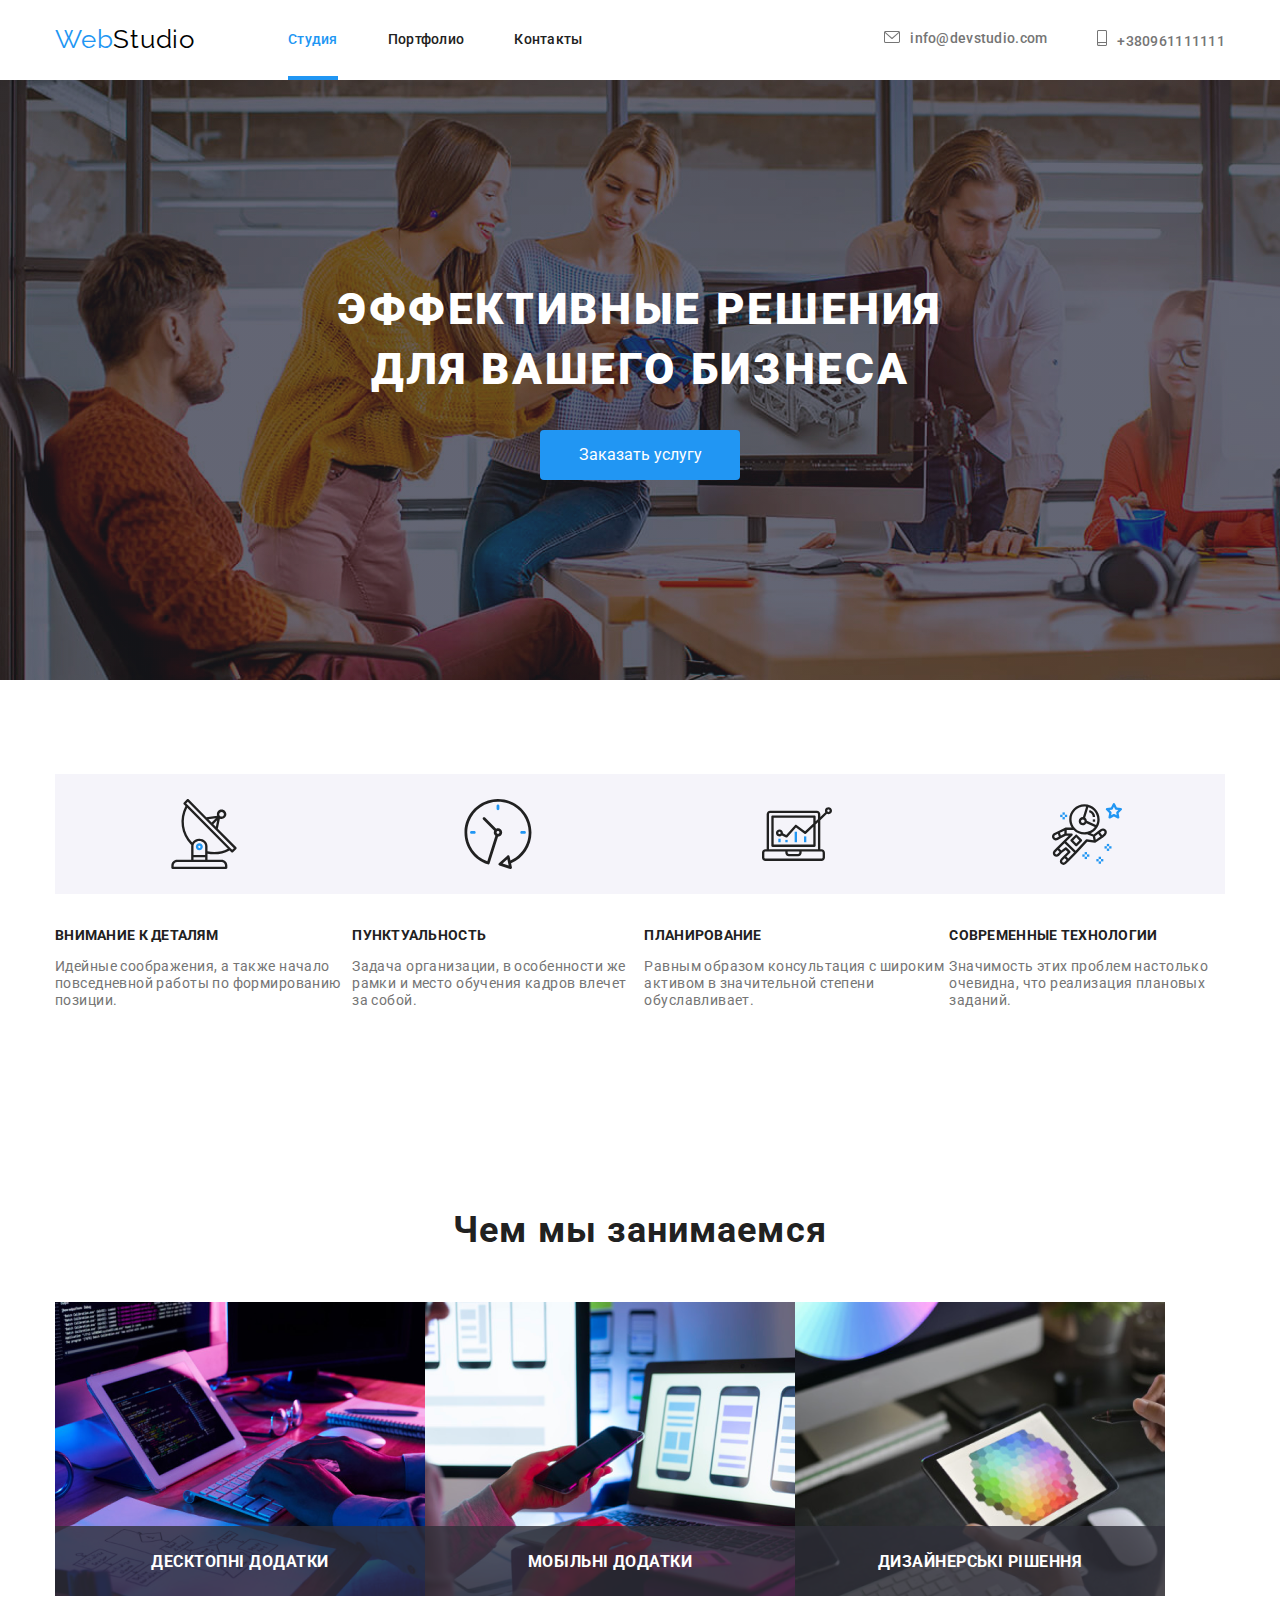
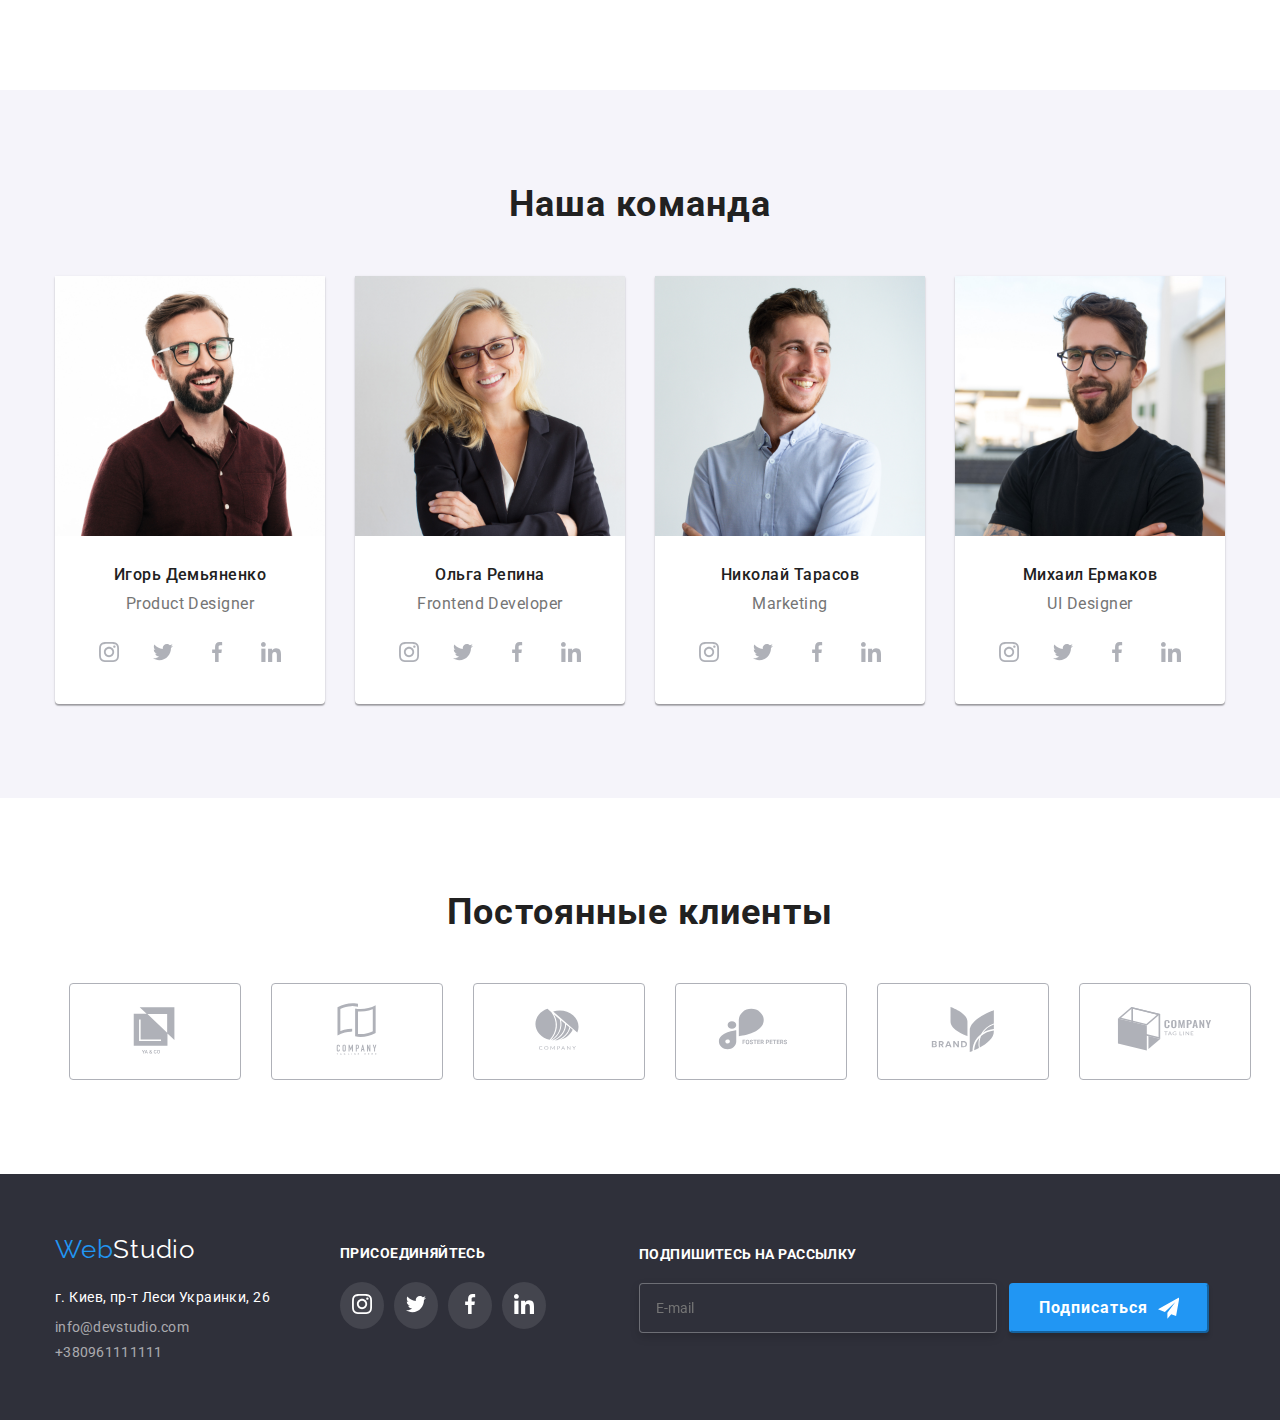
==== commit 6adf3b1f: "dz7" ====
--- a/index.html
+++ b/index.html
@@ -12,6 +12,7 @@
         rel="stylesheet">
     <link rel="stylesheet"
         href="https://cdnjs.cloudflare.com/ajax/libs/modern-normalize/1.1.0/modern-normalize.min.css" />
+    <link rel="stylesheet" href="./css/main.css">
     <link rel="stylesheet" href="./css/styles.css">
 </head>
 
--- a/css/main.css
+++ b/css/main.css
@@ -0,0 +1,259 @@
+/* RESET*/
+html {
+  -webkit-box-sizing: border-box;
+          box-sizing: border-box;
+}
+
+*,
+*::after,
+*::before {
+  -webkit-box-sizing: inherit;
+          box-sizing: inherit;
+}
+
+h1,
+h2,
+h3,
+h4,
+h5,
+h6,
+p {
+  margin-top: 0;
+}
+
+img {
+  display: block;
+  max-width: 100%;
+  height: auto;
+}
+
+/*FUTURE SECTION*/
+.future {
+  padding-bottom: 0px;
+}
+
+.future__list {
+  display: -webkit-box;
+  display: -ms-flexbox;
+  display: flex;
+}
+
+.future__item {
+  text-align: left;
+}
+.future__item:nth-child(1)::before {
+  content: "";
+  display: block;
+  height: 120px;
+  background-image: url(../images/icons/antenna1.svg);
+  background-repeat: no-repeat;
+  background-position: center;
+  background-color: #F5F4FA;
+  margin-bottom: 30px;
+}
+.future__item:nth-child(1)::before {
+  content: "";
+  display: block;
+  height: 120px;
+  background-image: url(../images/icons/antenna1.svg);
+  background-repeat: no-repeat;
+  background-position: center;
+  background-color: #F5F4FA;
+  margin-bottom: 30px;
+}
+.future__item:nth-child(2)::before {
+  content: "";
+  display: block;
+  height: 120px;
+  background-image: url(../images/icons/clock1.svg);
+  background-repeat: no-repeat;
+  background-position: center;
+  background-color: #F5F4FA;
+  margin-bottom: 30px;
+}
+.future__item:nth-child(3)::before {
+  content: "";
+  display: block;
+  height: 120px;
+  background-image: url(../images/icons/diagram1.svg);
+  background-repeat: no-repeat;
+  background-position: center;
+  background-color: #F5F4FA;
+  margin-bottom: 30px;
+}
+.future__item:nth-child(4)::before {
+  content: "";
+  display: block;
+  height: 120px;
+  background-image: url(../images/icons/astronaut1.svg);
+  background-repeat: no-repeat;
+  background-position: center;
+  background-color: #F5F4FA;
+  margin-bottom: 30px;
+}
+
+.future__item + .future-item {
+  margin-left: 30px;
+}
+
+.future__title--text {
+  font-size: 14px;
+  line-height: 1.71;
+  text-transform: uppercase;
+  margin-bottom: 10px;
+}
+
+.future__low--text {
+  line-height: 1.2;
+  letter-spacing: 0.03em;
+  color: var(--tittle-text-color);
+}
+
+/*work section*/
+.work__list {
+  display: -webkit-box;
+  display: -ms-flexbox;
+  display: flex;
+}
+.work__list.work__item:not(:last-child) {
+  margin-right: 30px;
+}
+
+.work__item--box {
+  position: relative;
+}
+
+.work__item--text {
+  position: absolute;
+  bottom: 0;
+  left: 0;
+  padding-top: 27px;
+  /*
+  padding-bottom: 27px;
+  padding-left: 107px;
+  padding-right: 107px;*/
+  width: 100%;
+  height: 70px;
+  margin: 0;
+  background-color: rgba(47, 48, 58, 0.8);
+  color: var(--white-color);
+  line-height: 1.14;
+  text-align: center;
+  letter-spacing: 0.03em;
+  text-transform: uppercase;
+}
+
+/* team section*/
+.team {
+  background: var(--primary-white-color);
+}
+
+.team-list {
+  display: -webkit-box;
+  display: -ms-flexbox;
+  display: flex;
+}
+
+.team-item {
+  background: #ffffff;
+  -webkit-box-shadow: 0px 1px 3px rgba(0, 0, 0, 0.12), 0px 1px 1px rgba(0, 0, 0, 0.14), 0px 2px 1px rgba(0, 0, 0, 0.2);
+          box-shadow: 0px 1px 3px rgba(0, 0, 0, 0.12), 0px 1px 1px rgba(0, 0, 0, 0.14), 0px 2px 1px rgba(0, 0, 0, 0.2);
+  border-radius: 0px 0px 4px 4px;
+}
+
+.team-item:not(:last-child) {
+  margin-right: 30px;
+}
+
+.link-team {
+  display: block;
+  padding: 12px;
+  color: #AFB1B8;
+  width: 44px;
+  height: 44px;
+}
+.link-team:hover, .link-team:focus {
+  background-color: var(--accent-color);
+  border-radius: 50%;
+  color: var(--white-color);
+}
+
+.link-team-item:not(:last-child) {
+  margin-right: 10px;
+}
+
+.team-social-icon {
+  fill: currentColor;
+}
+
+.img-team-text {
+  padding-bottom: 30px;
+  padding-top: 30px;
+}
+
+.team-text {
+  font-weight: 500;
+  font-size: 16px;
+  line-height: 1.18;
+  text-align: center;
+  letter-spacing: 0.03em;
+  margin-bottom: 10px;
+}
+
+.team-low-text {
+  font-weight: 400;
+  font-size: 16px;
+  line-height: 1.18;
+  color: var(--tittle-text-color);
+  text-align: center;
+  letter-spacing: 0.03em;
+  margin-bottom: 0px;
+}
+
+.link-team-box {
+  display: -webkit-box;
+  display: -ms-flexbox;
+  display: flex;
+  margin-top: 16px;
+  padding-right: 32px;
+  padding-left: 32px;
+  list-style: none;
+}
+
+/*client section*/
+.client {
+  list-style: none;
+  display: -webkit-box;
+  display: -ms-flexbox;
+  display: flex;
+  -webkit-box-pack: center;
+      -ms-flex-pack: center;
+          justify-content: center;
+  margin-top: 0px;
+  margin-bottom: 0px;
+}
+
+.client-box {
+  padding-left: 32px;
+  padding-right: 32px;
+  padding-top: 16px;
+  padding-bottom: 16px;
+  border: 1px solid #AFB1B8;
+  border-radius: 4px;
+  color: #AFB1B8;
+}
+.client-box:not(:last-child) {
+  margin-right: 30px;
+}
+.client-box:hover, .client-box:focus {
+  border-color: var(--accent-color);
+  color: var(--accent-color);
+}
+
+.client-link {
+  color: currentColor;
+}
+
+.client-icon {
+  fill: currentColor;
+}/*# sourceMappingURL=main.css.map */--- a/css/styles.css
+++ b/css/styles.css
@@ -1,4 +1,4 @@
-html {
+/*html {
     box-sizing: border-box;
 }
 
@@ -6,7 +6,7 @@
 *::after,
 *::before {
     box-sizing: inherit;
-}
+}*/
 
 :root {
     --primary-text-color: #212121;
@@ -28,7 +28,7 @@
     padding-top: 80px;
 }
 
-h1,
+/*h1,
 h2,
 h3,
 h4,
@@ -42,7 +42,7 @@
     display: block;
     max-width: 100%;
     height: auto;
-}
+}*/
 
 .section {
     padding-top: 94px;
@@ -306,7 +306,7 @@
     cursor: pointer;
 }
 
-.future {
+/*.future {
     padding-bottom: 0px;
 }
 
@@ -396,7 +396,7 @@
     /*
     padding-bottom: 27px;
     padding-left: 107px;
-    padding-right: 107px;*/
+    padding-right: 107px;
 
 
     width: 100%;
@@ -458,7 +458,7 @@
 
 .team-social-icon {
     fill: currentColor;
-}
+}*/
 
 .client {
     list-style: none;
@@ -515,7 +515,7 @@
     margin-bottom: 0px;
 }
 
-.img-team-text {
+/*.img-team-text {
     padding-bottom: 30px;
     padding-top: 30px;
 }
@@ -549,7 +549,7 @@
     padding-left: 32px;
     list-style: none;
 
-}
+}*/
 
 .section__tittle {
     font-family: 'Roboto';
